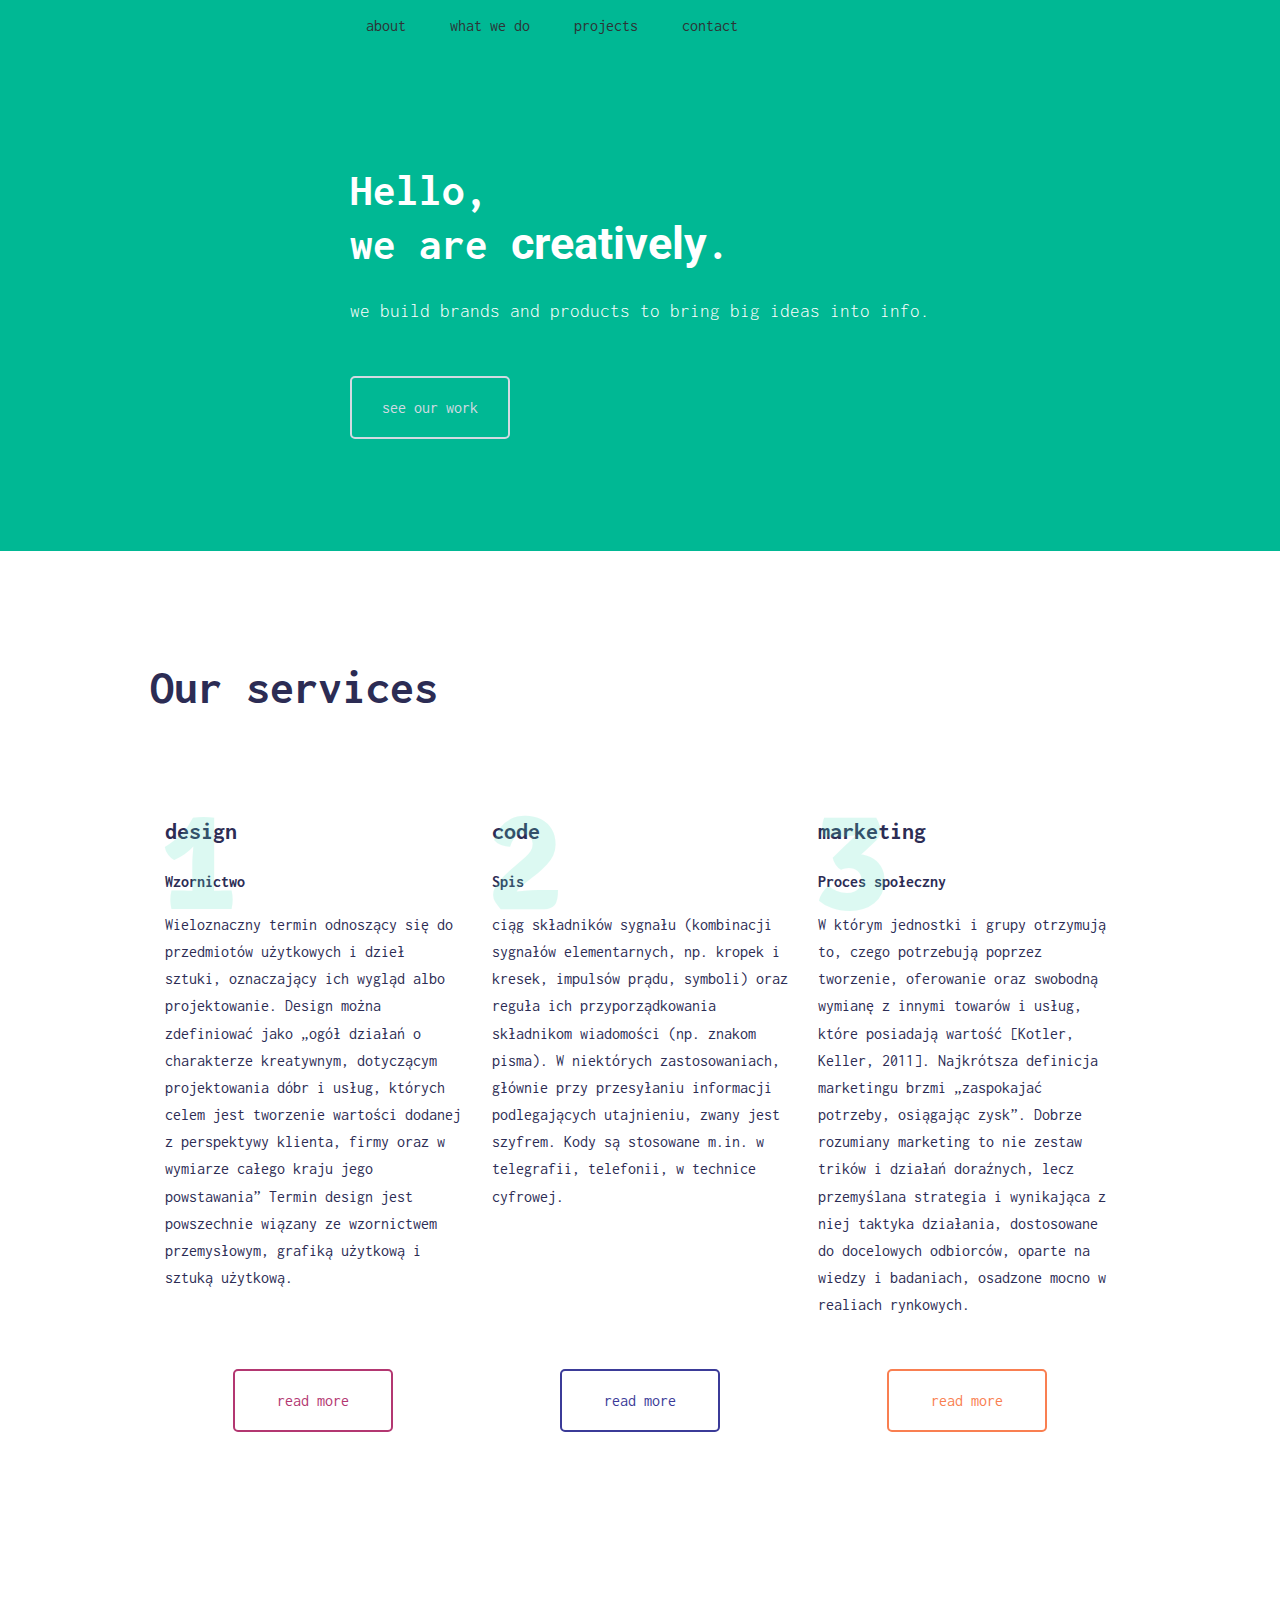
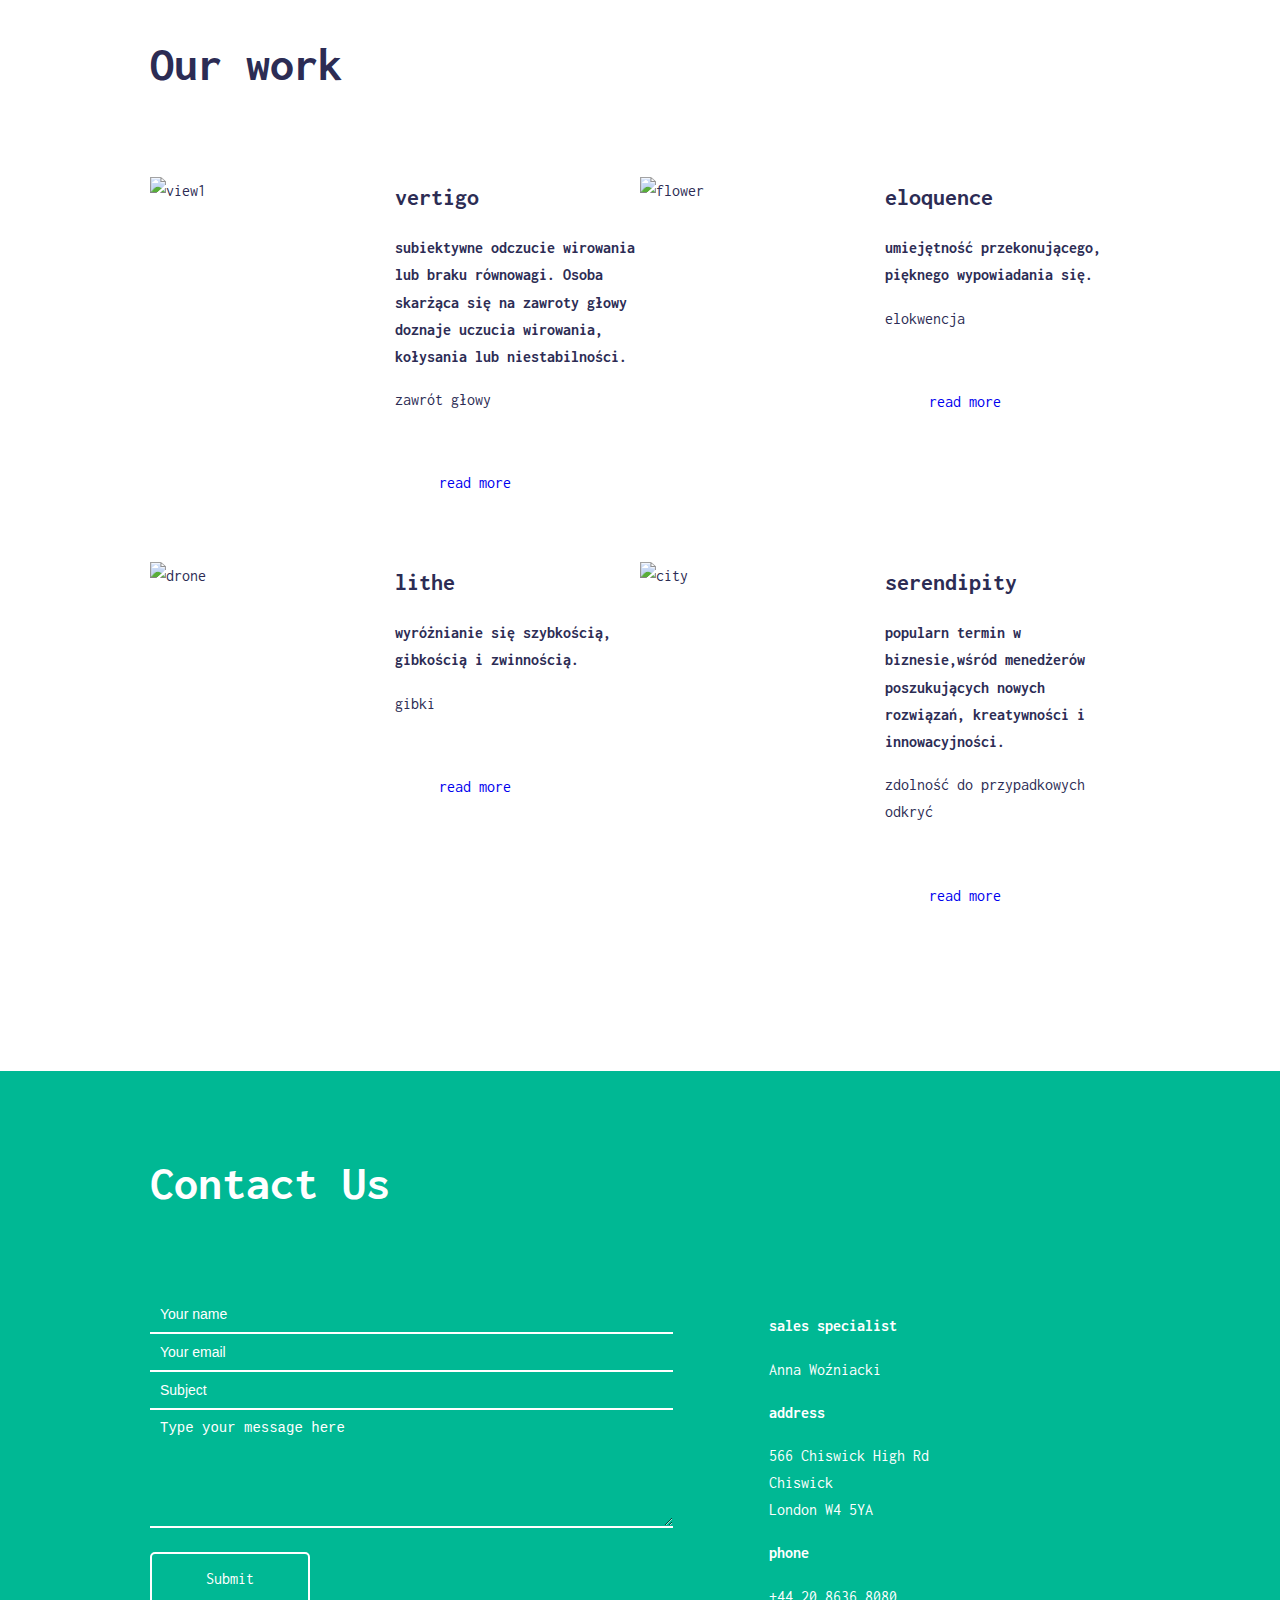
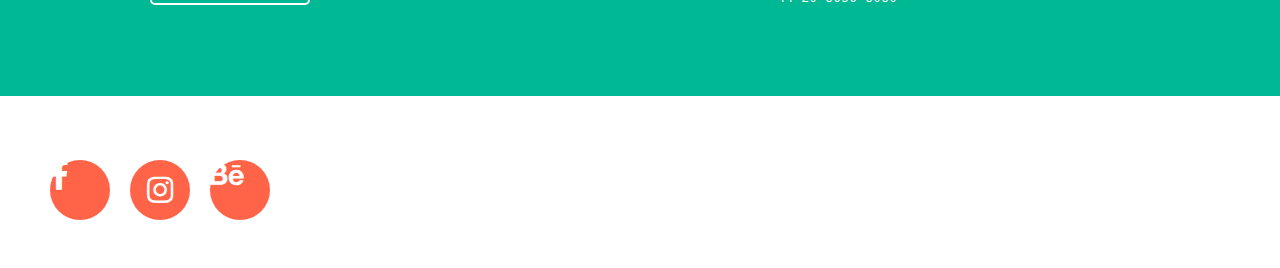
==== kwiatki/index.html @ af17614a "kwiatki init" ====
<!DOCTYPE html>
<html lang="pl">

<head>
    <meta charset="UTF-8">
    <meta name="viewport" content="width=device-width, initial-scale=1.0">
    <meta http-equiv="X-UA-Compatible" content="ie=edge">
    <link rel="stylesheet" href="https://use.fontawesome.com/releases/v5.8.1/css/all.css">
    <link href="https://fonts.googleapis.com/css?family=Inconsolata&amp;subset=latin-ext" rel="stylesheet">
    <link href="https://fonts.googleapis.com/css?family=Signika:400,700&amp;subset=latin-ext" rel="stylesheet">
    <link href="https://fonts.googleapis.com/css?family=Roboto:400,500,700&amp;subset=latin-ext" rel="stylesheet">
    <link rel="stylesheet" href="https://use.fontawesome.com/releases/v5.8.1/css/all.css"
        integrity="sha384-50oBUHEmvpQ+1lW4y57PTFmhCaXp0ML5d60M1M7uH2+nqUivzIebhndOJK28anvf" crossorigin="anonymous">
    <link rel="stylesheet" href="style.css">
    <title>Agencja kreatywna</title>


</head>

<body>
    <nav class="navigation">
        <div class="container">
            <ul>
                <li><a href="#">about</a>
                    <ul>
                        <li><a href="#">team</a></li>
                        <li><a href="#">values</a></li>
                    </ul>
                </li>
                <li><a href="#">what we do</a></li>
                <li><a href="#">projects</a></li>
                <li><a href="#">contact</a></li>
            </ul>
        </div>
    </nav>

    <header class="splash">
        <div class="splash-inner">
            <h1 class="page-title">Hello,<br> we are <span>creatively</span>.</h1>
            <h2 class="page-subtitle">we build brands and products to bring big ideas into info.</h2>
            <a href="#" class="btn btn-one">see our work</a>
        </div>
    </header>

    <section class="intro">
        <h1 class="title-big">Our services</h1>

        <div class="container1">

            <div class="wrapper">
                <h3 class="title">design</h3>
                <div class="content">
                    <p>Wzornictwo</p>
                    <p>Wieloznaczny termin odnoszący się do przedmiotów użytkowych i dzieł sztuki, oznaczający ich
                        wygląd albo projektowanie. Design można zdefiniować jako „ogół działań o charakterze kreatywnym,
                        dotyczącym projektowania dóbr i usług, których celem jest tworzenie wartości dodanej z
                        perspektywy klienta, firmy oraz w wymiarze całego kraju jego powstawania”
                        Termin design jest powszechnie wiązany ze wzornictwem przemysłowym, grafiką użytkową i sztuką
                        użytkową.</p>
                </div>
                <div class="number-img">1</div>

            </div>

            <div class="wrapper">
                <h3 class="title">code</h3>
                <div class="content">
                    <p>Spis</p>
                    <p>ciąg składników sygnału (kombinacji sygnałów elementarnych, np. kropek i kresek, impulsów prądu,
                        symboli) oraz reguła ich przyporządkowania składnikom wiadomości (np. znakom pisma). W
                        niektórych zastosowaniach, głównie przy przesyłaniu informacji podlegających utajnieniu, zwany
                        jest szyfrem. Kody są stosowane m.in. w telegrafii, telefonii, w technice cyfrowej.<p>
                </div>
                <div class="number-img">2</div>

            </div>

            <div class="wrapper">
                <h3 class="title">marketing</h3>
                <div class="content">
                    <p>Proces społeczny</p>
                    <p>W którym jednostki i grupy otrzymują to, czego potrzebują poprzez tworzenie, oferowanie oraz
                        swobodną wymianę z innymi towarów i usług, które posiadają wartość [Kotler, Keller, 2011].
                        Najkrótsza definicja marketingu brzmi „zaspokajać potrzeby, osiągając zysk”. Dobrze rozumiany
                        marketing to nie zestaw trików i działań doraźnych, lecz przemyślana
                        strategia i wynikająca z niej taktyka działania, dostosowane do docelowych odbiorców, oparte na
                        wiedzy i badaniach, osadzone mocno w realiach rynkowych.</p>
                </div>
                <div class="number-img">3</div>
            </div>
        </div>
        <div class="container1">
            <a href="#" class="btn btn-two">read more</a>
            <a href="#" class="btn btn-three">read more</a>
            <a href="#" class="btn btn-four">read more</a>
        </div>
    </section>


    <section class="intro">
        <h1 class="title-big">Our work</h1>
        <div class="container1">
            <div class="level level1">
                <div class="whole">

                    <div class="image">
                        <img src="https://i.postimg.cc/brmrkn0d/armchair-business-computer-1532621.jpg" alt="view1">
                    </div>
                    <div class="skill-description">
                        <h3 class="title">vertigo</h3>
                        <p>subiektywne odczucie wirowania lub braku równowagi.
                            Osoba skarżąca się na zawroty głowy doznaje uczucia wirowania, kołysania lub niestabilności.
                        </p>
                        <p>zawrót głowy</p>
                        <a href="#" class="btn btn-six">read more</a>
                    </div>
                </div>
                <div class="whole">

                    <div class="image">
                        <img src="https://i.postimg.cc/Mpft55CV/blooming-blur-close-up-459059.jpg" alt="flower">
                    </div>
                    <div class="skill-description">
                        <h3 class="title">eloquence</h3>
                        <p>umiejętność przekonującego, pięknego wypowiadania się.</p>
                        <p>elokwencja</p>
                        <a href="#" class="btn btn-six">read more</a>
                    </div>
                </div>
            </div>
            <div class="level level2">
                <div class="whole">

                    <div class="image">
                        <img src="https://i.postimg.cc/tJJkh30M/action-air-aircraft-442587.jpg" alt="drone">
                    </div>
                    <div class="skill-description">
                        <h3 class="title">lithe</h3>
                        <p>wyróżnianie się szybkością, gibkością i zwinnością.</p>
                        <p>gibki</p>
                        <a href="#" class="btn btn-six">read more</a>
                    </div>
                </div>
                <div class="whole">

                    <div class="image">
                        <img src="https://i.postimg.cc/g0LGDCsd/aerial-architecture-black-and-white-700974.jpg"
                            alt="city">
                    </div>
                    <div class="skill-description">
                        <h3 class="title">serendipity</h3>
                        <p>popularn termin w biznesie,wśród menedżerów poszukujących nowych rozwiązań,
                            kreatywności i innowacyjności.</p>
                        <p>zdolność do przypadkowych odkryć</p>
                        <a href="#" class="btn btn-six">read more</a>
                    </div>
                </div>
            </div>
        </div>
    </section>





    <section class="contact">
        <h2 class="title-big big">Contact Us</h2>
        <div class="specific">
            <form>
                <div class="forms">
                    <input type="text" placeholder="Your name">
                    <input type="email" placeholder="Your email">
                    <input type="text" placeholder="Subject">
                    <textarea type="text" cols="3" rows="6" placeholder="Type your message here"></textarea>
                </div>
                <input class="btn btn-five" type="submit" value="Submit">
            </form>
            <div class="date">
                <p class="info">sales specialist</p>
                <p>Anna Woźniacki</p>
                <p class="info">address</p>
                <p>566 Chiswick High Rd <br>Chiswick<br> London W4 5YA</p>
                <p class="info">phone</p>
                <p>+44 20 8636 8080</p>
            </div>
        </div>
    </section>






    <footer>
        <ul class="footer">
            <li class="icon"><a href="#"><i class="fab fa-facebook-f"></i>Facebook</a></li>
            <li class="icon"><a href="#"><i class="fab fa-instagram"></i>Istagram</a></li>
            <li class="icon"><a href="#"><i class="fab fa-behance"></i>Behance</a></li>
        </ul>

    </footer>


</body>

</html>
---- kwiatki/style.css ----
/*font-family: 'Signika', sans-serif;
font-family: 'Roboto', sans-serif;*/
/*font-family: 'Inconsolata', monospace;*/

/* Global */

*,
*::before,
*::after {
    box-sizing: border-box;
}

body {
    margin: 0;
    font-size: 16px;
    line-height: 1.7;
    font-family: 'Inconsolata', monospace;
    color: #2c2c54;
}

.container {
    max-width: 1140px;
    padding: 0 20px 0 20px;
    text-align: center;

}

/*section*/

/*Navigation*/

.navigation {
    background-color: #00b894;
    padding: 12px 0;
}

.navigation ul {
    padding: 0;
    margin: 0;
    list-style-type: none;
}

.navigation li {
    display: inline-block;
    margin: 0 36px 0 0;
    position: relative;
}

.navigation a {
    text-decoration: none;
    color: #2d3436;
}

.navigation a:hover {
    color: #636e72;
}

.navigation ul ul li {
    display: block;
    margin: 0 0 12px 0;
}

.navigation li ul {
    display: none;
}

.navigation li:hover ul {
    display: block;
    text-align: center;
    position: absolute;
    background-color: #fff;
}

.navigation li ul li a {
    color: #636e72;
    padding: 0 24px;
    left: 50%;
    transform: translateX(-50%);
}

.navigation li ul li a:hover {
    color: #33d9b2;
}

/*Header*/

.splash {
    background-color: #00b894;
    color: #fff;
    min-height: 500px;
    display: flex;
}

.splash-inner {
    margin: auto;
    max-width: 70%;
}

.page-title {
    margin: 0;
    font-size: 45px;
    font-weight: 700;
    line-height: 1.2;
}

.page-title span {
    font-family: 'Roboto', sans-serif;
    font-weight: 700;
}

.page-subtitle {
    margin: 24px 0;
    font-weight: 300;
    font-size: 19px;
}


/*Button*/

.btn {
    display: inline-block;
    min-width: 160px;
    margin: 24px auto 0 auto;
    padding: 16px;
    border-radius: 5px;
    font-family: 'Inconsolata', monospace;
    font-size: 16px;
    text-align: center;
    text-decoration: none;
    cursor: pointer;
    border: 2px solid;
    background-color: inherit;
    background-position: 100% 0;
    background-size: 300%;
    transition: 2s all;
}

.btn:hover {
    background-position: 0 100%;
    color: #d2dae2;
}

.btn-one {
    color: #d2dae2;
    border-color: #d2dae2;
    background-image: linear-gradient(90deg, #d2dae2 50%, transparent 50%);
}

.btn-two {
    color: #B33771;
    border-color: #B33771;
    background-color: #fff;
}

.btn-three {
    color: #3B3B98;
    border-color: #3B3B98;
    background-color: #fff;
}

.btn-four {
    color: #F97F51;
    border-color: #F97F51;
    background-color: #fff;
}

.btn-five {
    color: #fff;
    border-color: #fff;
    background-color: transparent;
    width: 160px;
    float: left;
}

.btn-six {
    border: 0;
    background-color: transparent;
}


/*intro*/

.intro {
    margin: 0px 150px;
    padding: 96px 0;
}


.title-big {
    font-size: 48px;
    margin: 0 0 72px 0;
}

.big {
    color: #fff;
}

.title {
    font-size: 24px;
    margin: 0 0 12px 0;
}

.container1 {
    display: flex;
    flex-wrap: wrap;
    justify-content: space-between;
}

div .wrapper {
    flex: 0 0 33.333%;
    padding: 10px 15px;
    position: relative;
}

/*.content {
overflow: hidden;
text-overflow: ellipsis;
}*/

p {
    flex: 100%;
    text-align: left;
}

p:first-of-type {
    font-weight: 700;
}

.number-img {
    position: absolute;
    left: 10px;
    top: -10px;
    font-size: 144px;
    line-height: 1;
    color: #55E6C1;
    opacity: 0.2;
    font-weight: 700;
    font-family: 'Signika', sans-serif;
}

.level {
    display: flex;
}

.whole {
    flex: 0 0 50%;
    flex-wrap: wrap;
    justify-content: space-between;
    min-height: 300px;
    display: flex;
    margin: 0 0 50px 0;



}

.image {
    flex: 0 0 50%;
}

.skill-description {
    flex: 0 0 50%;
}

img {
    max-width: 250px;
    height: 100%
}

.contact {
    background-color: #00b894;
}

.specific {
    display: flex;
    margin: 0 150px;
    color: #ffffff;

}

form {
    flex: 2 0 0;
    align-items: center;
    padding-right: 96px;
    text-align: center;
    height: 400px;
}

input {
    padding: 10px;
    display: block;
    width: 100%;
    background: transparent;
    font-size: 14px;
}

input[type=text] {
    border: none;
    border-bottom: 2px solid #ffffff;
}

input[type=email] {
    border: none;
    border-bottom: 2px solid #ffffff;

}

input::placeholder {
    /* Chrome, Firefox, Opera, Safari 10.1+ */
    color: #fff;
    opacity: 1;
    /* Firefox */
}

input::-ms-input-placeholder {
    /* Microsoft Edge */
    color: #fff;
}

textarea {
    padding: 10px;
    background-color: transparent;
    display: block;
    border: none;
    border-bottom: 2px solid #ffffff;
    font-size: 14px;
    width: 100%;
    color: white;
}

textarea::placeholder {
    /* Chrome, Firefox, Opera, Safari 10.1+ */
    color: #fff;
    opacity: 1;
    /* Firefox */
}

textarea::-ms-input-placeholder {
    /* Microsoft Edge */
    color: #fff;
}

.button {
    display: block;
    width: 100px;
    background-color: #78e08f;
    color: #fff;
    padding: 10px 20px;
    text-align: center;
    font-size: 12px;
    text-decoration: none;
    font-family: 'Josefin Sans', sans-serif;
}

.date {
    flex: 1 0 0;
    margin-right: 100px;
}

.info {
    font-size: 20;
    font-weight: 700;
}

.big {
    margin: 0 150px 72px 150px;
    padding-top: 72px;
}

/*Footer*/

.footer {}


.icon {
    float: left;
    font-size: 0;
    margin: 48px 10px;

}

.icon:after {
    content: "";
    display: block;
    clear: both;
}

i {
    font-size: 30px;
    width: 60px;
    height: 60px;
    border-radius: 50%;
    background-color: #ff6348;
    color: #fff;
}

.fa-instagram:before {
    position: relative;
    left: 17px;
    top: 15px;
}
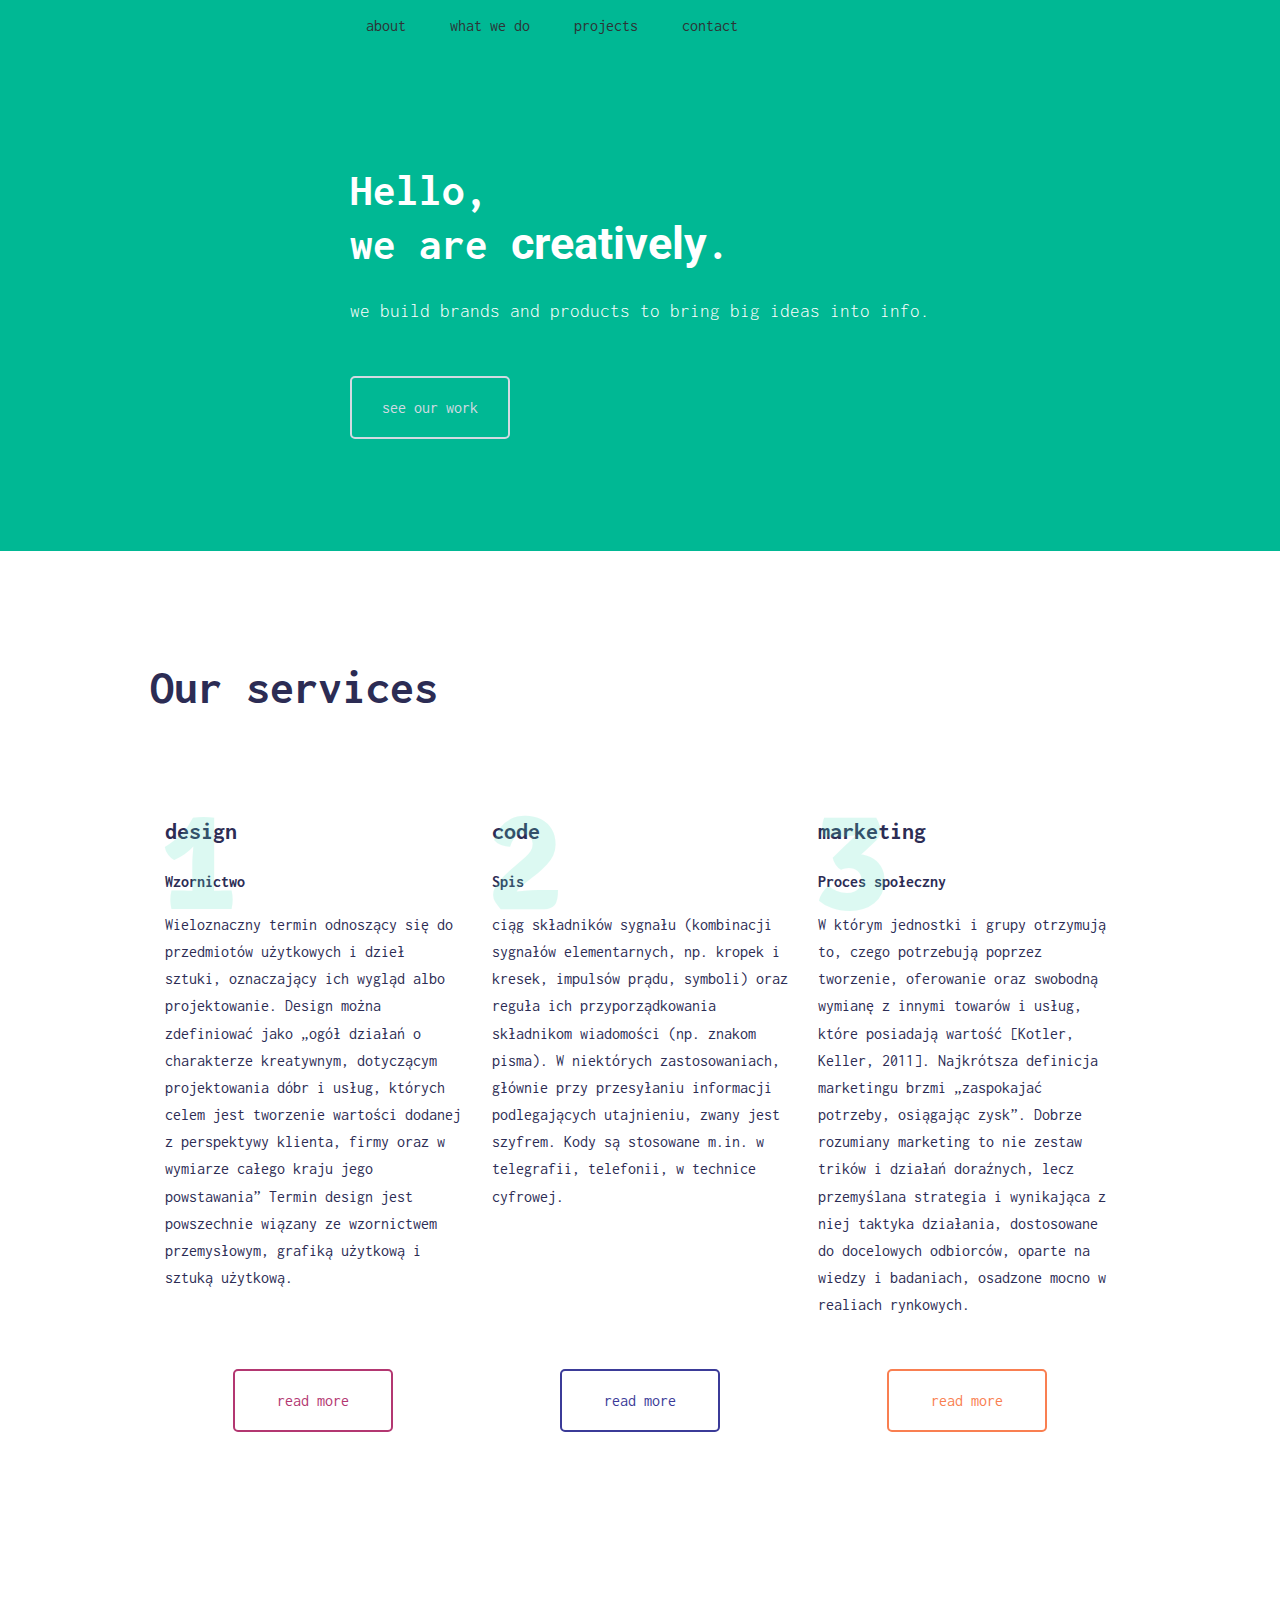
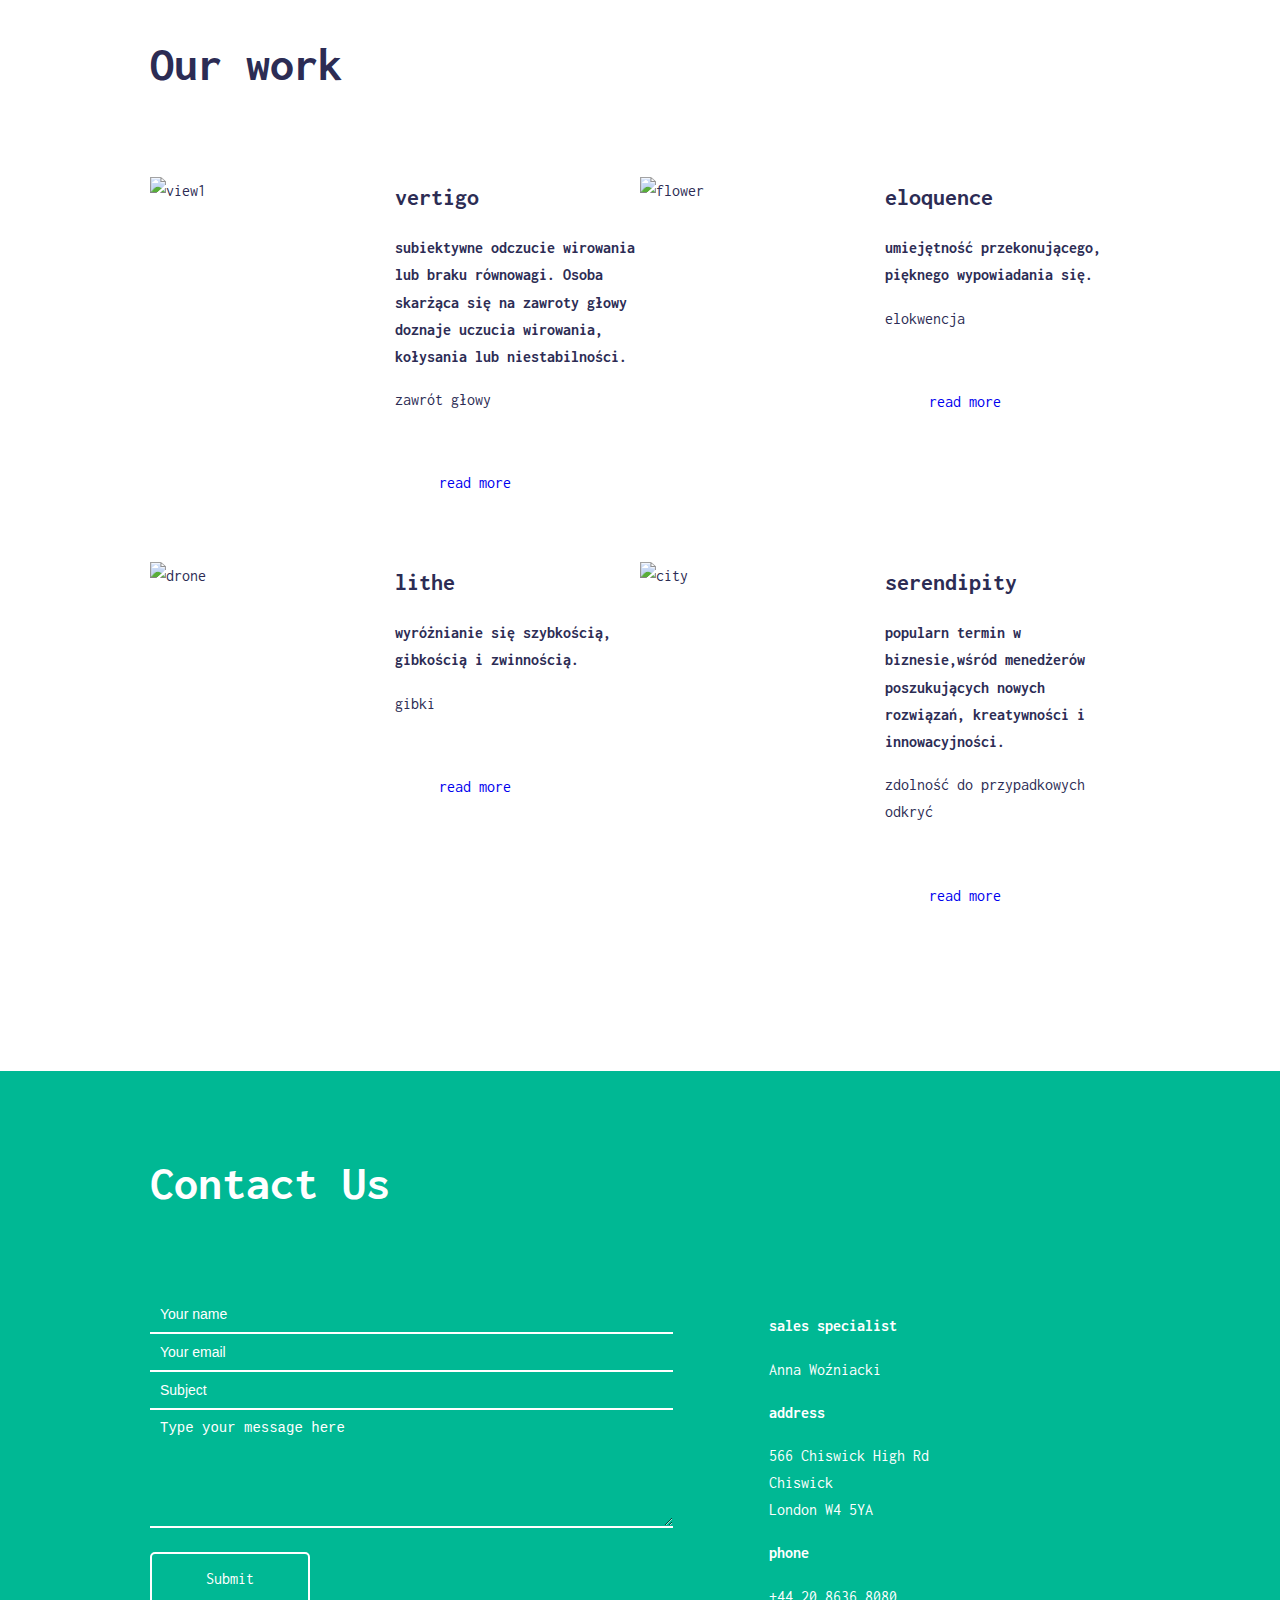
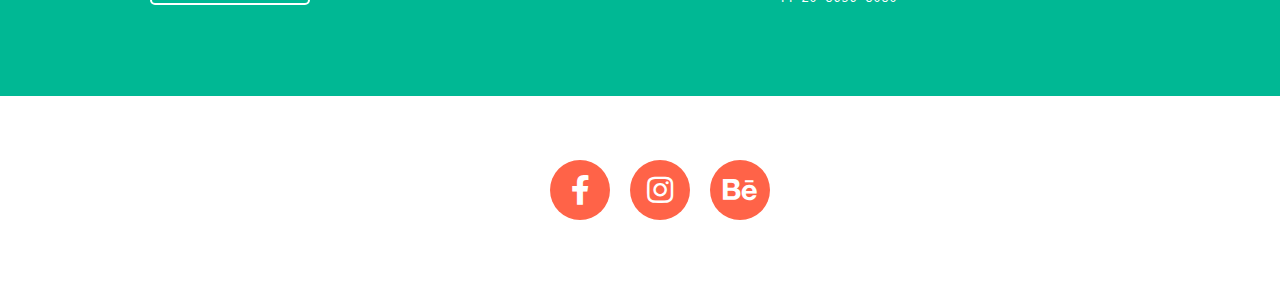
==== commit 4075af4f: "whitespaces remove" ====
--- a/kwiatki/index.html
+++ b/kwiatki/index.html
@@ -186,11 +186,6 @@
         </div>
     </section>
 
-
-
-
-
-
     <footer>
         <ul class="footer">
             <li class="icon"><a href="#"><i class="fab fa-facebook-f"></i>Facebook</a></li>
--- a/kwiatki/style.css
+++ b/kwiatki/style.css
@@ -369,14 +369,26 @@
 
 /*Footer*/
 
-.footer {}
+.footer {
+    /* wyposrodkowanie - center */
+    -webkit-box-align: center;
+    -webkit-box-pack: center;
+    display: -webkit-box;
+}
 
 
 .icon {
-    float: left;
     font-size: 0;
     margin: 48px 10px;
-
+    position: relative;
+}
+
+.icon .fab:before {
+    position: absolute;
+    top: 50%;
+    left: 50%;
+    -ms-transform: translate(-50%, -50%);
+    transform: translate(-50%, -50%);
 }
 
 .icon:after {
@@ -394,8 +406,3 @@
     color: #fff;
 }
 
-.fa-instagram:before {
-    position: relative;
-    left: 17px;
-    top: 15px;
-}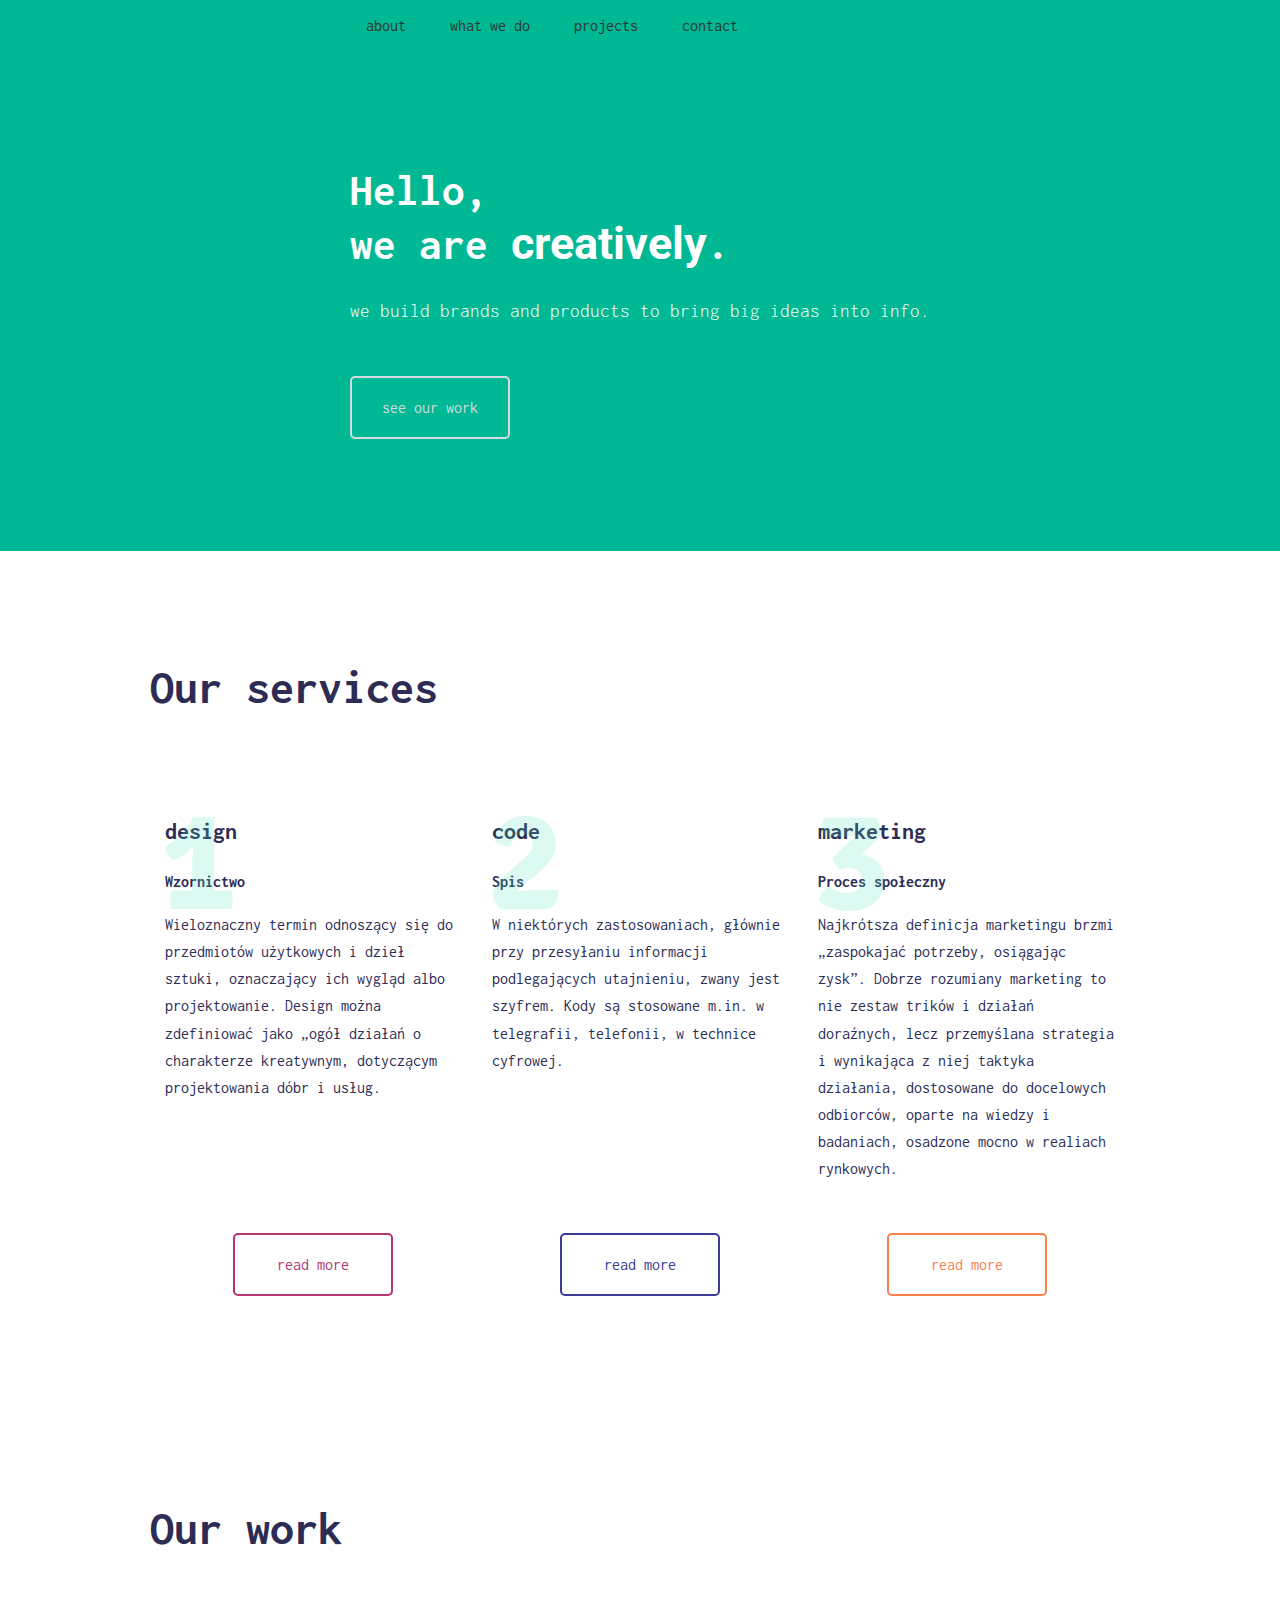
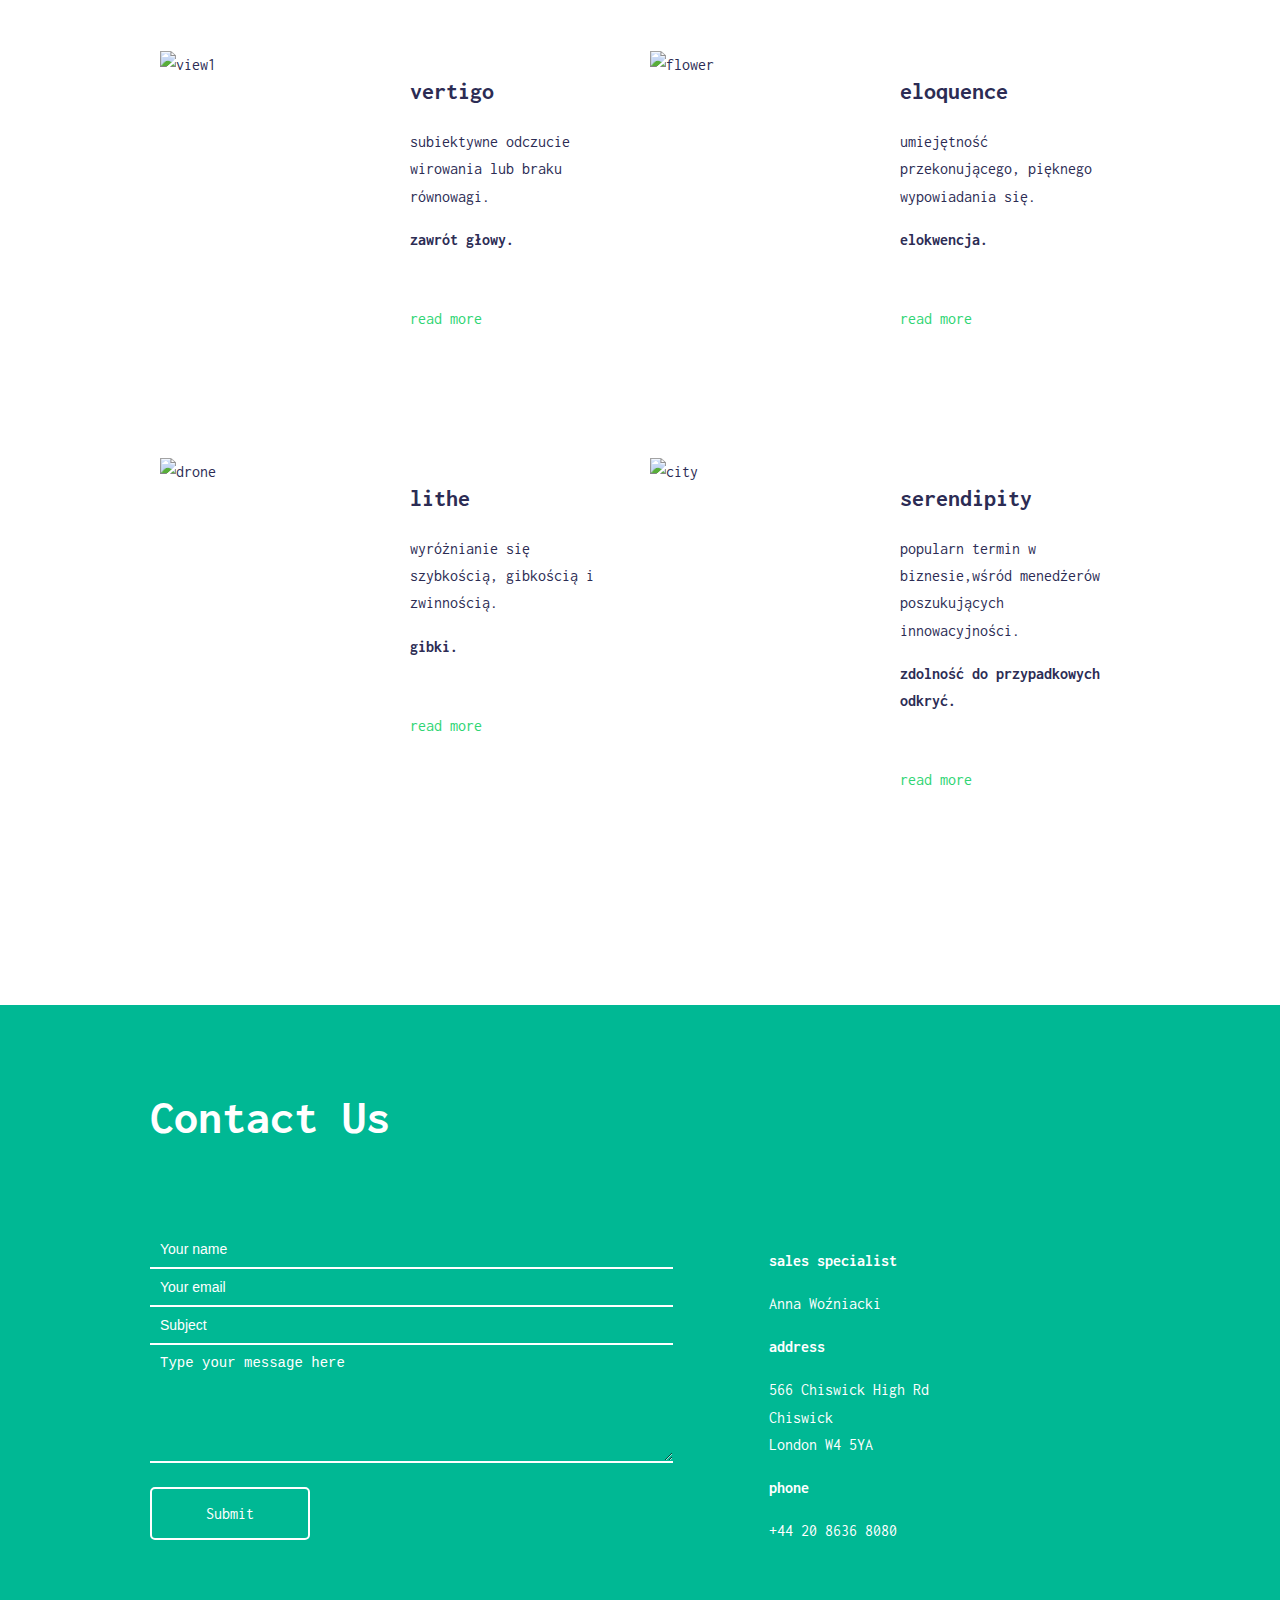
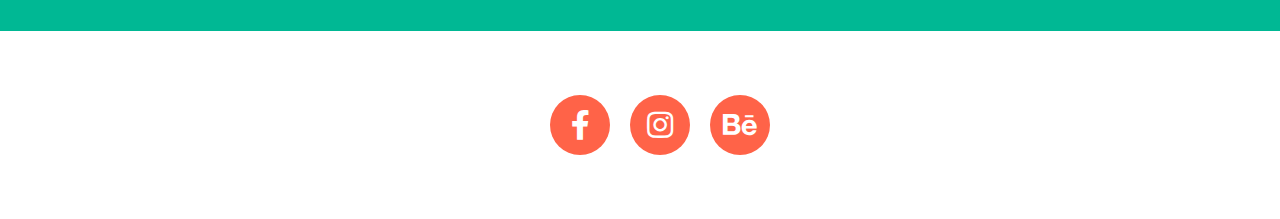
==== commit 5769313b: "media query" ====
--- a/kwiatki/index.html
+++ b/kwiatki/index.html
@@ -5,6 +5,7 @@
     <meta charset="UTF-8">
     <meta name="viewport" content="width=device-width, initial-scale=1.0">
     <meta http-equiv="X-UA-Compatible" content="ie=edge">
+    <meta name="viewport" content="width=device-width, initial-scale=1.0">
     <link rel="stylesheet" href="https://use.fontawesome.com/releases/v5.8.1/css/all.css">
     <link href="https://fonts.googleapis.com/css?family=Inconsolata&amp;subset=latin-ext" rel="stylesheet">
     <link href="https://fonts.googleapis.com/css?family=Signika:400,700&amp;subset=latin-ext" rel="stylesheet">
@@ -53,10 +54,7 @@
                     <p>Wzornictwo</p>
                     <p>Wieloznaczny termin odnoszący się do przedmiotów użytkowych i dzieł sztuki, oznaczający ich
                         wygląd albo projektowanie. Design można zdefiniować jako „ogół działań o charakterze kreatywnym,
-                        dotyczącym projektowania dóbr i usług, których celem jest tworzenie wartości dodanej z
-                        perspektywy klienta, firmy oraz w wymiarze całego kraju jego powstawania”
-                        Termin design jest powszechnie wiązany ze wzornictwem przemysłowym, grafiką użytkową i sztuką
-                        użytkową.</p>
+                        dotyczącym projektowania dóbr i usług. </p>
                 </div>
                 <div class="number-img">1</div>
 
@@ -66,9 +64,7 @@
                 <h3 class="title">code</h3>
                 <div class="content">
                     <p>Spis</p>
-                    <p>ciąg składników sygnału (kombinacji sygnałów elementarnych, np. kropek i kresek, impulsów prądu,
-                        symboli) oraz reguła ich przyporządkowania składnikom wiadomości (np. znakom pisma). W
-                        niektórych zastosowaniach, głównie przy przesyłaniu informacji podlegających utajnieniu, zwany
+                    <p> W niektórych zastosowaniach, głównie przy przesyłaniu informacji podlegających utajnieniu, zwany
                         jest szyfrem. Kody są stosowane m.in. w telegrafii, telefonii, w technice cyfrowej.<p>
                 </div>
                 <div class="number-img">2</div>
@@ -79,9 +75,7 @@
                 <h3 class="title">marketing</h3>
                 <div class="content">
                     <p>Proces społeczny</p>
-                    <p>W którym jednostki i grupy otrzymują to, czego potrzebują poprzez tworzenie, oferowanie oraz
-                        swobodną wymianę z innymi towarów i usług, które posiadają wartość [Kotler, Keller, 2011].
-                        Najkrótsza definicja marketingu brzmi „zaspokajać potrzeby, osiągając zysk”. Dobrze rozumiany
+                    <p>Najkrótsza definicja marketingu brzmi „zaspokajać potrzeby, osiągając zysk”. Dobrze rozumiany
                         marketing to nie zestaw trików i działań doraźnych, lecz przemyślana
                         strategia i wynikająca z niej taktyka działania, dostosowane do docelowych odbiorców, oparte na
                         wiedzy i badaniach, osadzone mocno w realiach rynkowych.</p>
@@ -100,7 +94,7 @@
     <section class="intro">
         <h1 class="title-big">Our work</h1>
         <div class="container1">
-            <div class="level level1">
+            <div class="wrapper-box">
                 <div class="whole">
 
                     <div class="image">
@@ -109,9 +103,8 @@
                     <div class="skill-description">
                         <h3 class="title">vertigo</h3>
                         <p>subiektywne odczucie wirowania lub braku równowagi.
-                            Osoba skarżąca się na zawroty głowy doznaje uczucia wirowania, kołysania lub niestabilności.
                         </p>
-                        <p>zawrót głowy</p>
+                        <p>zawrót głowy.</p>
                         <a href="#" class="btn btn-six">read more</a>
                     </div>
                 </div>
@@ -123,12 +116,10 @@
                     <div class="skill-description">
                         <h3 class="title">eloquence</h3>
                         <p>umiejętność przekonującego, pięknego wypowiadania się.</p>
-                        <p>elokwencja</p>
+                        <p>elokwencja.</p>
                         <a href="#" class="btn btn-six">read more</a>
                     </div>
                 </div>
-            </div>
-            <div class="level level2">
                 <div class="whole">
 
                     <div class="image">
@@ -137,7 +128,7 @@
                     <div class="skill-description">
                         <h3 class="title">lithe</h3>
                         <p>wyróżnianie się szybkością, gibkością i zwinnością.</p>
-                        <p>gibki</p>
+                        <p>gibki.</p>
                         <a href="#" class="btn btn-six">read more</a>
                     </div>
                 </div>
@@ -149,9 +140,8 @@
                     </div>
                     <div class="skill-description">
                         <h3 class="title">serendipity</h3>
-                        <p>popularn termin w biznesie,wśród menedżerów poszukujących nowych rozwiązań,
-                            kreatywności i innowacyjności.</p>
-                        <p>zdolność do przypadkowych odkryć</p>
+                        <p>popularn termin w biznesie,wśród menedżerów poszukujących innowacyjności.</p>
+                        <p>zdolność do przypadkowych odkryć.</p>
                         <a href="#" class="btn btn-six">read more</a>
                     </div>
                 </div>
--- a/kwiatki/style.css
+++ b/kwiatki/style.css
@@ -137,7 +137,7 @@
 
 .btn:hover {
     background-position: 0 100%;
-    color: #d2dae2;
+    color: #037ffa;
 }
 
 .btn-one {
@@ -173,10 +173,13 @@
 }
 
 .btn-six {
-    border: 0;
+    border: none;
     background-color: transparent;
-}
-
+    text-align: left;
+    padding: 0;
+    color: #2ed573;
+    margin: 36px 0;
+}
 
 /*intro*/
 
@@ -208,6 +211,8 @@
 
 div .wrapper {
     flex: 0 0 33.333%;
+    flex-wrap: wrap;
+    justify-content: space-between;
     padding: 10px 15px;
     position: relative;
 }
@@ -222,7 +227,7 @@
     text-align: left;
 }
 
-p:first-of-type {
+.content p:first-of-type {
     font-weight: 700;
 }
 
@@ -238,33 +243,49 @@
     font-family: 'Signika', sans-serif;
 }
 
-.level {
+
+.wrapper-box {
     display: flex;
-}
-
-.whole {
-    flex: 0 0 50%;
     flex-wrap: wrap;
     justify-content: space-between;
-    min-height: 300px;
+}
+
+.whole {
     display: flex;
+    flex: 0 0 50%;
     margin: 0 0 50px 0;
-
-
-
 }
 
 .image {
-    flex: 0 0 50%;
-}
+    max-width: 250px;
+    height: 100%;
+    position: relative;
+    flex: 1;
+    padding: 10px;
+}
+
+.image::after {
+    content: "";
+    opacity: 0.3;
+    right: 20px;
+    bottom: 20px;
+}
+
+
+img {
+    height: 100%;
+    width: 100%;
+    object-fit: cover;
+}
+
 
 .skill-description {
     flex: 0 0 50%;
-}
-
-img {
-    max-width: 250px;
-    height: 100%
+    padding: 30px 15px;
+}
+
+.skill-description p:last-of-type {
+    font-weight: 700;
 }
 
 .contact {
@@ -369,13 +390,24 @@
 
 /*Footer*/
 
+/*footer {
+    position: relative;
+}*/
+
+
 .footer {
     /* wyposrodkowanie - center */
     -webkit-box-align: center;
     -webkit-box-pack: center;
     display: -webkit-box;
-}
-
+
+    /* position: absolute;
+    left: 50%;
+    -ms-transform: translate(-50%, 0);
+    transform: translate(-50%, 0);*/
+
+
+}
 
 .icon {
     font-size: 0;
@@ -406,3 +438,23 @@
     color: #fff;
 }
 
+
+/* Media */
+
+@media (max-width: 767px) {
+    div .wrapper {
+        flex-direction: column;
+    }
+
+    .wrapper-box {
+        flex-direction: column;
+    }
+
+    .whole {
+        max-width: 100%;
+        height: 150px;
+
+        flex-direction: column;
+    }
+
+}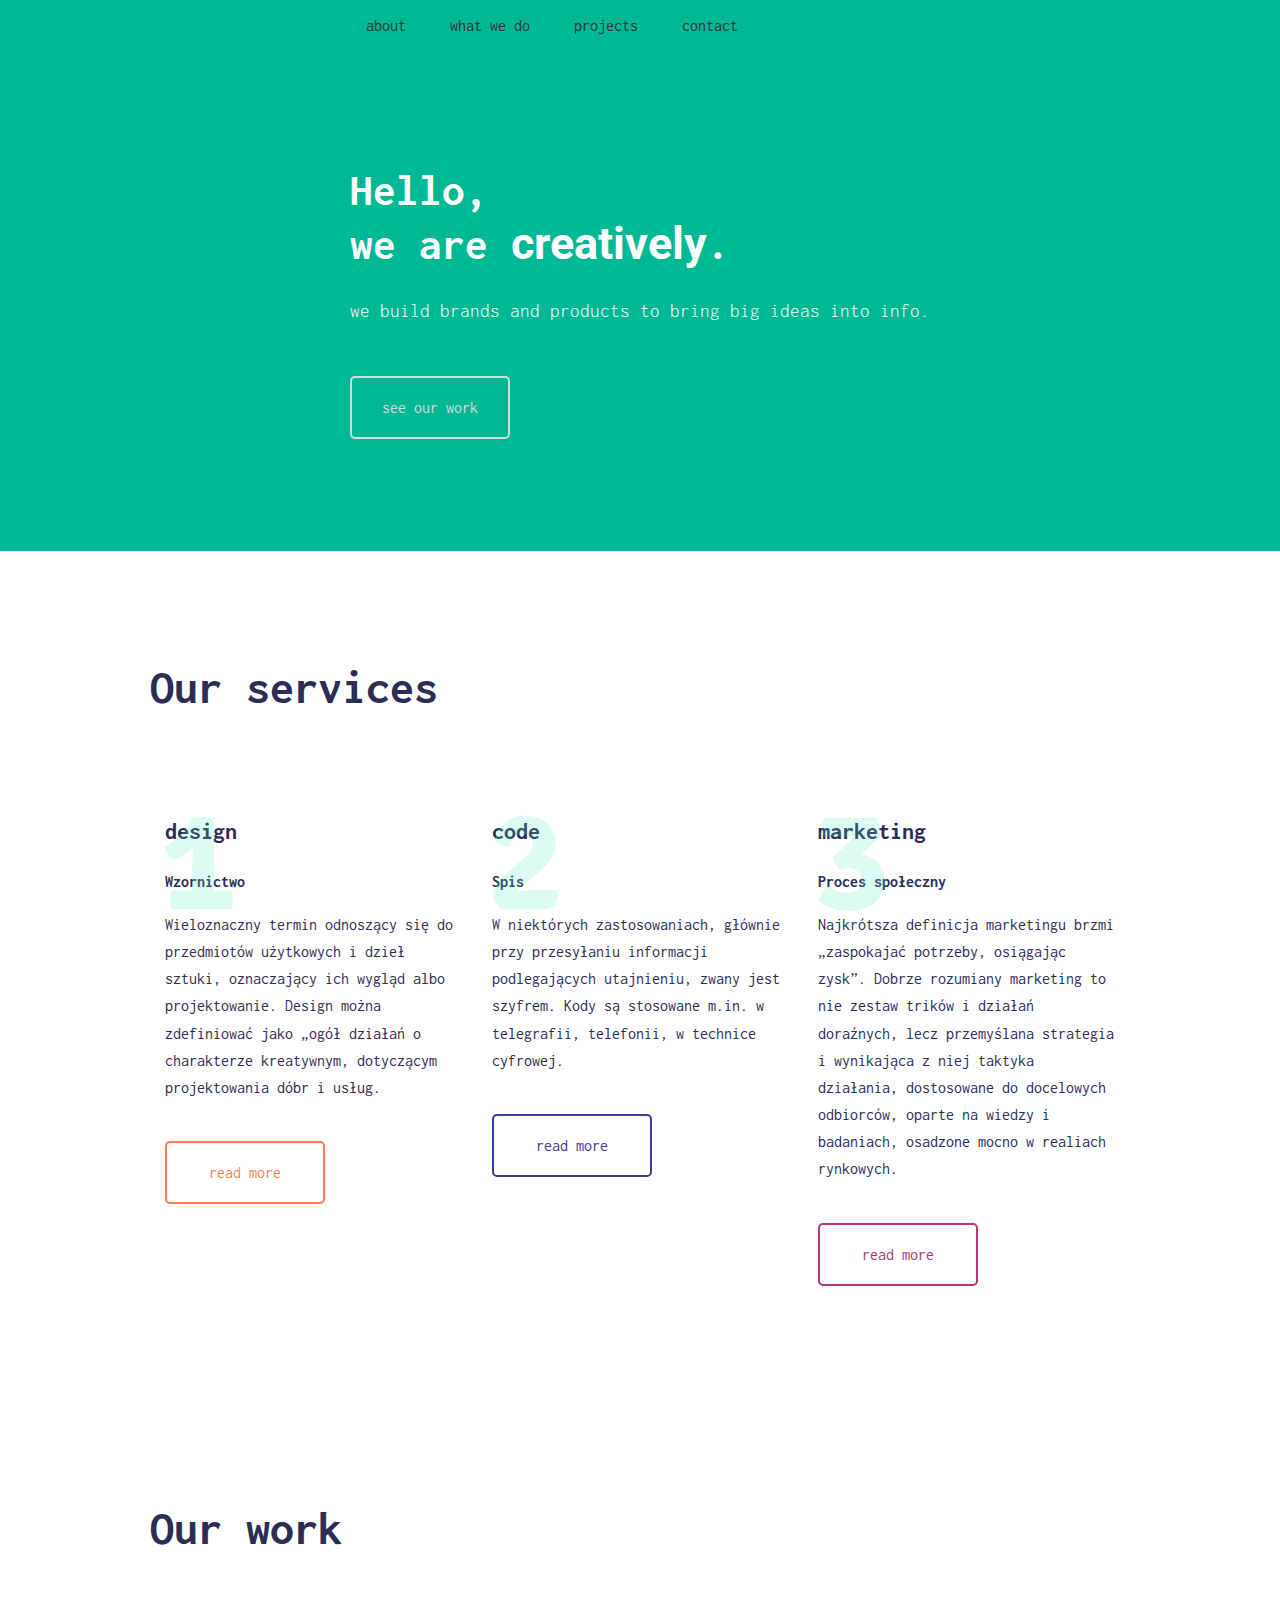
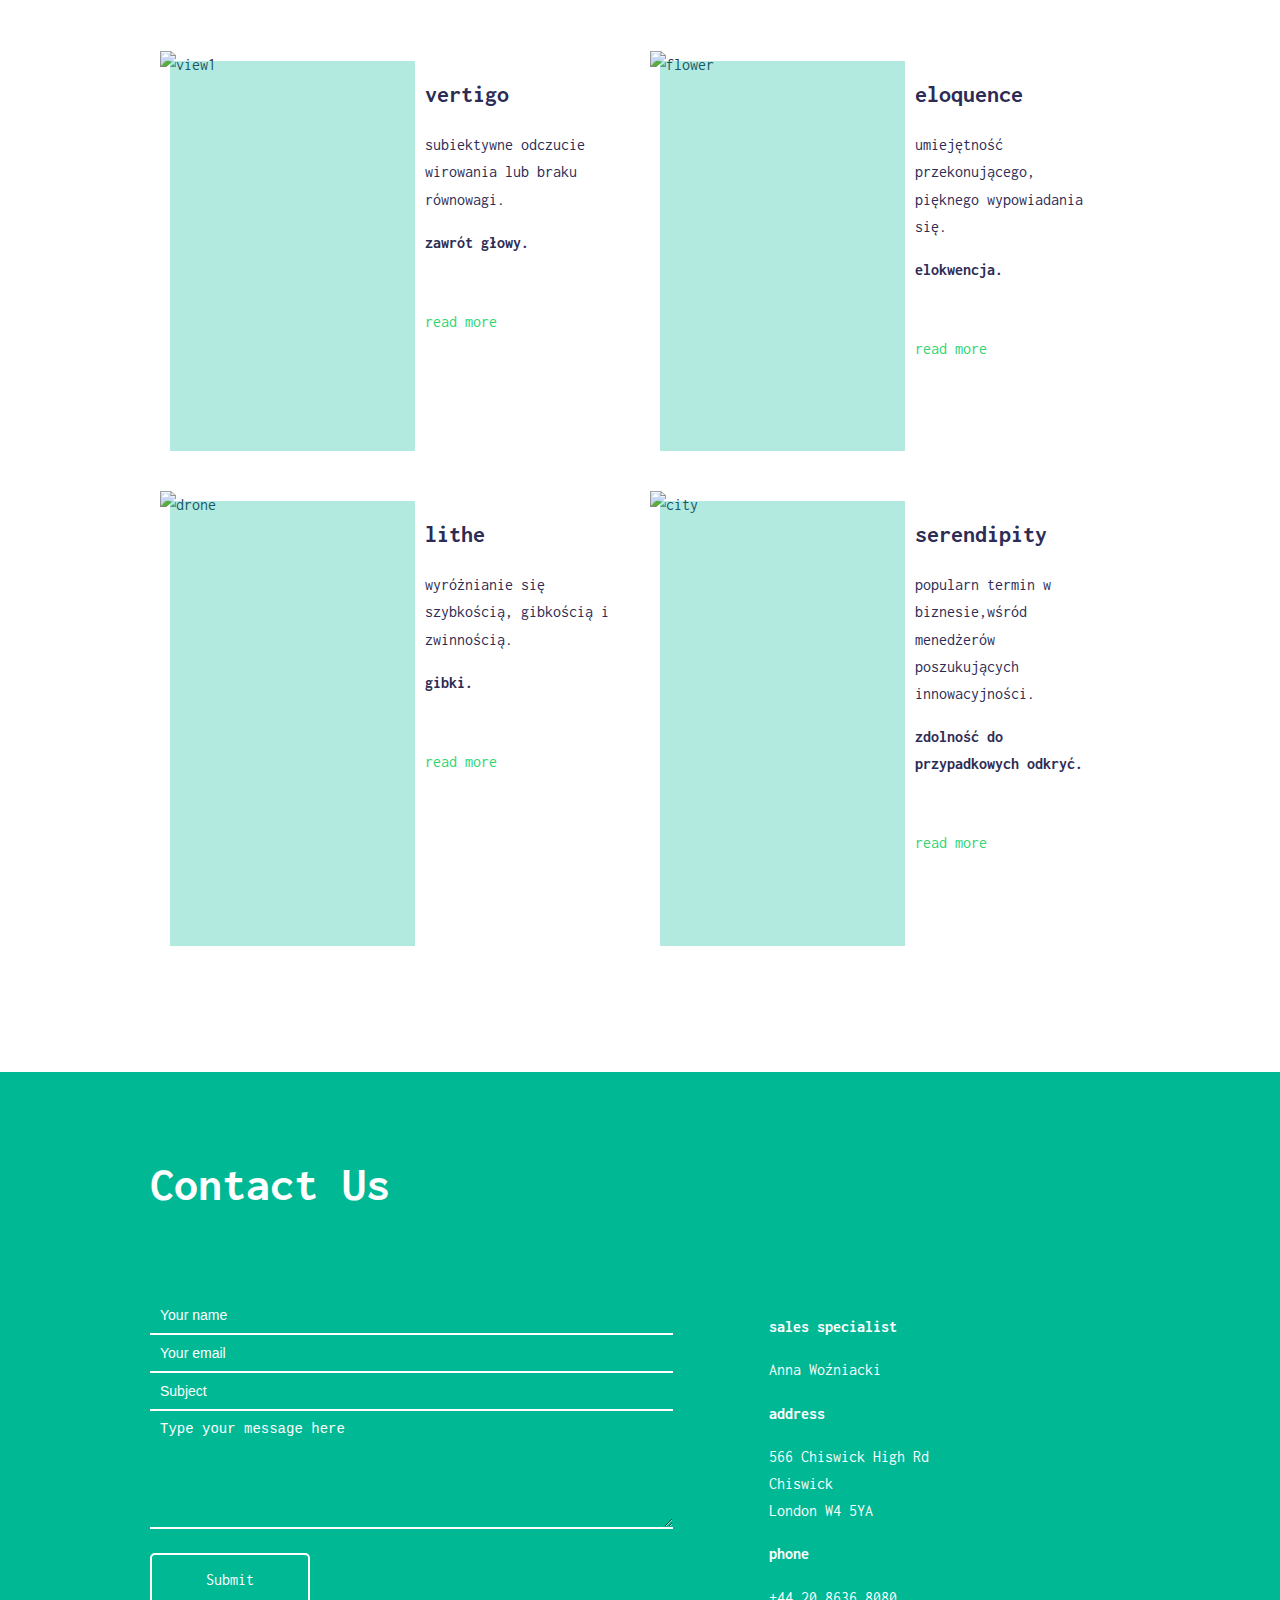
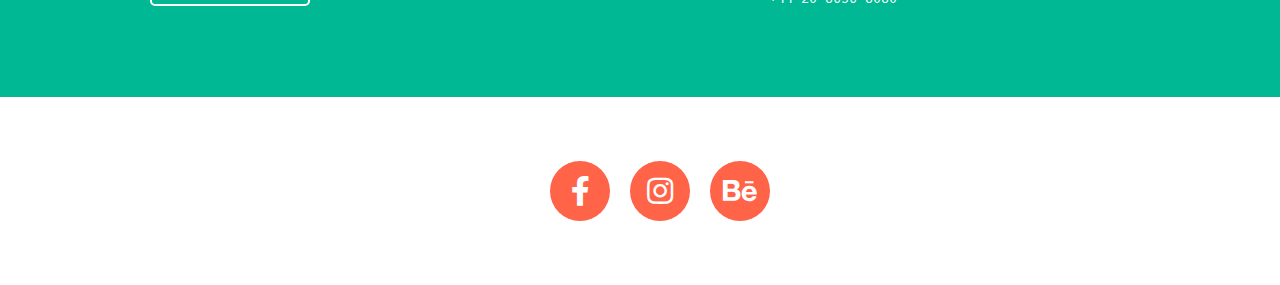
==== commit ea3c0d4f: "opacity added" ====
--- a/kwiatki/index.html
+++ b/kwiatki/index.html
@@ -55,6 +55,7 @@
                     <p>Wieloznaczny termin odnoszący się do przedmiotów użytkowych i dzieł sztuki, oznaczający ich
                         wygląd albo projektowanie. Design można zdefiniować jako „ogół działań o charakterze kreatywnym,
                         dotyczącym projektowania dóbr i usług. </p>
+                    <a href="#" class="btn btn-four">read more</a>
                 </div>
                 <div class="number-img">1</div>
 
@@ -66,6 +67,7 @@
                     <p>Spis</p>
                     <p> W niektórych zastosowaniach, głównie przy przesyłaniu informacji podlegających utajnieniu, zwany
                         jest szyfrem. Kody są stosowane m.in. w telegrafii, telefonii, w technice cyfrowej.<p>
+                            <a href="#" class="btn btn-three">read more</a>
                 </div>
                 <div class="number-img">2</div>
 
@@ -79,15 +81,12 @@
                         marketing to nie zestaw trików i działań doraźnych, lecz przemyślana
                         strategia i wynikająca z niej taktyka działania, dostosowane do docelowych odbiorców, oparte na
                         wiedzy i badaniach, osadzone mocno w realiach rynkowych.</p>
+                    <a href="#" class="btn btn-two">read more</a>
                 </div>
                 <div class="number-img">3</div>
             </div>
         </div>
-        <div class="container1">
-            <a href="#" class="btn btn-two">read more</a>
-            <a href="#" class="btn btn-three">read more</a>
-            <a href="#" class="btn btn-four">read more</a>
-        </div>
+
     </section>
 
 
@@ -98,7 +97,8 @@
                 <div class="whole">
 
                     <div class="image">
-                        <img src="https://i.postimg.cc/brmrkn0d/armchair-business-computer-1532621.jpg" alt="view1">
+                        <img src="https://i.postimg.cc/ZqyXNTxW/green-plants-houseplants-indoor-plants-1877878.jpg"
+                            alt="view1">
                     </div>
                     <div class="skill-description">
                         <h3 class="title">vertigo</h3>
@@ -111,7 +111,7 @@
                 <div class="whole">
 
                     <div class="image">
-                        <img src="https://i.postimg.cc/Mpft55CV/blooming-blur-close-up-459059.jpg" alt="flower">
+                        <img src="https://i.postimg.cc/L8PVBhGF/beautiful-bloom-blooming-1526113.jpg" alt="flower">
                     </div>
                     <div class="skill-description">
                         <h3 class="title">eloquence</h3>
@@ -123,7 +123,7 @@
                 <div class="whole">
 
                     <div class="image">
-                        <img src="https://i.postimg.cc/tJJkh30M/action-air-aircraft-442587.jpg" alt="drone">
+                        <img src="https://i.postimg.cc/rFNVd9FB/agave-botanical-botany-1533960.jpg" alt="drone">
                     </div>
                     <div class="skill-description">
                         <h3 class="title">lithe</h3>
@@ -135,8 +135,7 @@
                 <div class="whole">
 
                     <div class="image">
-                        <img src="https://i.postimg.cc/g0LGDCsd/aerial-architecture-black-and-white-700974.jpg"
-                            alt="city">
+                        <img src="https://i.postimg.cc/dtPRQJLW/bloom-blooming-blossom-894750.jpg" alt="city">
                     </div>
                     <div class="skill-description">
                         <h3 class="title">serendipity</h3>
--- a/kwiatki/style.css
+++ b/kwiatki/style.css
@@ -267,8 +267,13 @@
 .image::after {
     content: "";
     opacity: 0.3;
-    right: 20px;
-    bottom: 20px;
+    left: 20px;
+    top: 20px;
+    background: #00b894;
+    position: absolute;
+    display: block;
+    width: 100%;
+    height: 100%;
 }
 
 
@@ -276,12 +281,13 @@
     height: 100%;
     width: 100%;
     object-fit: cover;
+
 }
 
 
 .skill-description {
     flex: 0 0 50%;
-    padding: 30px 15px;
+    padding: 33px 30px;
 }
 
 .skill-description p:last-of-type {
